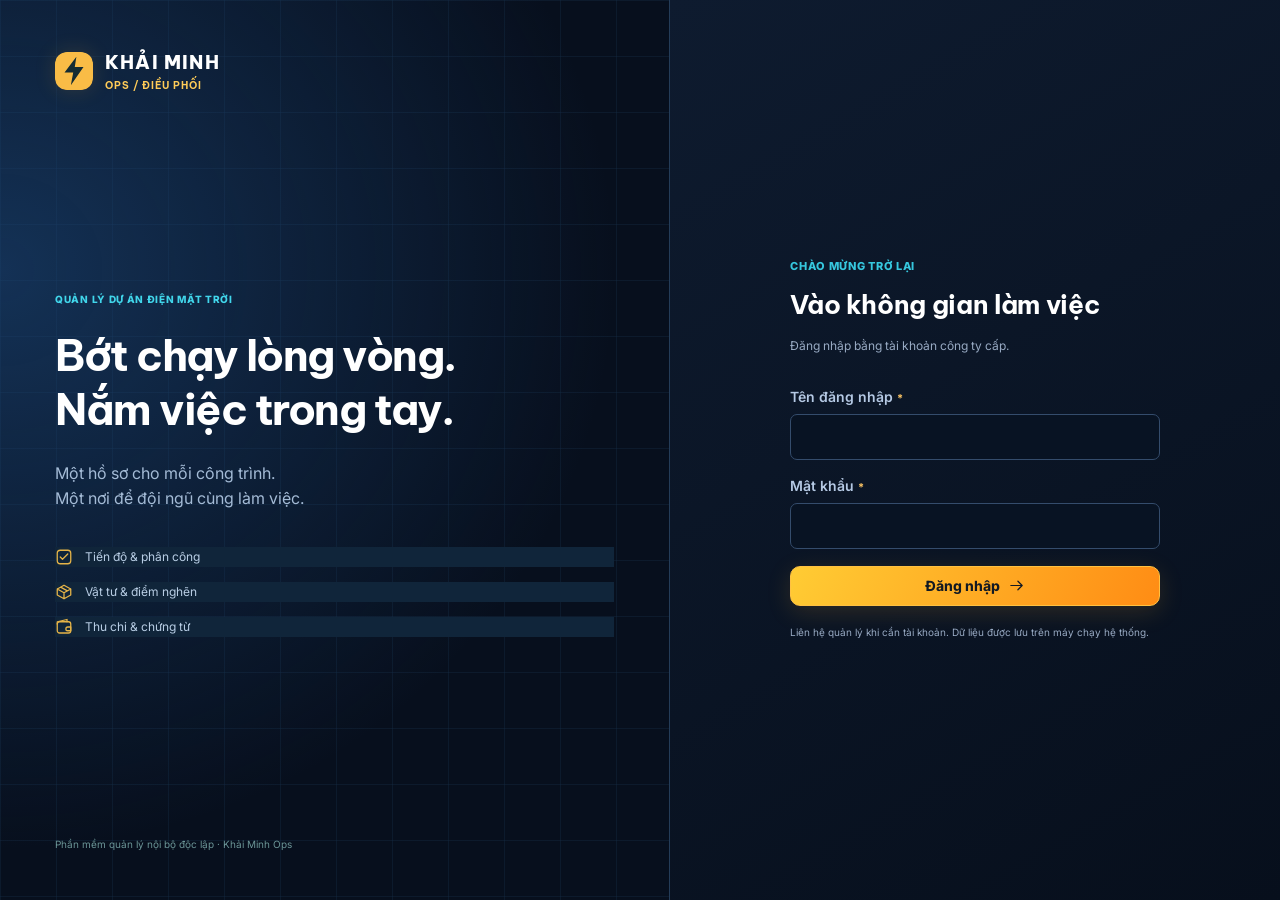
==== index.html @ faad74d2 "style: match The Sun midnight solar technology design Apply midnight navy, cyan and solar gold acros" ====
<!doctype html>
<html lang="vi">
<head>
  <meta charset="utf-8"><meta name="viewport" content="width=device-width, initial-scale=1">
  <meta name="theme-color" content="#050a14">
  <title>Khải Minh Ops · Quản lý công trình điện mặt trời</title>
  <link rel="icon" href="logo.svg" type="image/svg+xml"><link rel="stylesheet" href="styles.css?v=4">
  <link rel="stylesheet" href="workflow.css?v=5">
  <link rel="stylesheet" href="https://fonts.googleapis.com/css2?family=Be+Vietnam+Pro:wght@400;500;600;700;800&amp;family=Inter:wght@400;500;600;700;800&amp;display=swap">
  <link rel="stylesheet" href="tech.css?v=6">
  <script src="cache-cleanup.js?v=4" defer></script>
  <script src="workflow-store.js?v=4" defer></script>
  <script src="browser-store.js?v=4" defer></script>
  <script src="app.js?v=4" defer></script>
  <script src="workflow-ui.js?v=4" defer></script>
  <script src="tech-ui.js?v=6" defer></script>
</head>
<body>
  <div id="app"><div class="boot">Đang mở Khải Minh Ops…</div></div>
  <dialog id="editor" aria-labelledby="dialog-title"></dialog>
  <div id="toast" role="status" aria-live="polite"></div>
</body>
</html>
---- styles.css ----
:root{--ink:#172e35;--muted:#718087;--border:#e2e8e6;--paper:#f4f6f3;--yellow:#f5bc48;--green:#187a60;--red:#bb4849;--sidebar:254px;font-family:Inter,"Segoe UI",Arial,sans-serif;color:var(--ink);background:var(--paper);font-synthesis:none}
*{box-sizing:border-box}body{margin:0}button,input,textarea,select{font:inherit}button,a,input,textarea,select{-webkit-tap-highlight-color:transparent}button{cursor:pointer}button:disabled{cursor:wait;opacity:.55}a{color:inherit;text-decoration:none}button:focus-visible,a:focus-visible{outline:3px solid #db9c21;outline-offset:3px}input:focus,textarea:focus,select:focus{outline:2px solid #f5bc48;outline-offset:2px}button{color:inherit}h1,h2,h3,p{margin:0}h1{font-size:32px;font-weight:700;letter-spacing:-1px;line-height:1.3}h2{font-size:18px;letter-spacing:-.35px}h3{font-size:16px;line-height:1.5}p{line-height:1.6}.icon{width:20px;height:20px;flex-shrink:0;vertical-align:middle}.boot{padding:40px}.sidebar{width:var(--sidebar);position:fixed;inset:0 auto 0 0;background:#142c33;color:#c0cece;display:flex;flex-direction:column;padding:32px 18px 18px;z-index:30}.brand{display:flex;align-items:center;gap:12px;padding:0 12px;color:#fff;font-size:19px;font-weight:800;letter-spacing:1.2px}.brand img{width:42px;height:42px}.brand strong{display:block;font-size:9px;letter-spacing:2px;color:#9db5b6;margin-top:5px}.workspace-label{font-size:9px;letter-spacing:1.6px;color:#7e999c;margin:47px 15px 16px}.sidebar nav{display:grid;gap:7px}.nav-link{border:0;background:transparent;color:#b5c8c9;display:flex;align-items:center;text-align:left;gap:13px;padding:13px 14px;border-radius:9px;font-size:13px;font-weight:600;transition:.15s}.nav-link:hover{background:#203b42;color:white}.nav-link.active{background:#f5bc48;color:#152e35}.nav-link.active .icon{stroke-width:2}.nav-link>span{margin-left:auto;font-size:11px;background:#c3504e;color:#fff;border-radius:5px;padding:2px 6px}.sidebar-footer{margin-top:auto;padding-top:35px}.local-note{display:flex;gap:8px;align-items:center;font-size:11px;color:#8fa8ab;border:1px solid #2d474c;border-radius:9px;padding:13px;margin-bottom:18px;line-height:1.5}.local-note .icon{width:16px}.account{display:flex;align-items:center;gap:10px;border-top:1px solid #2d474c;padding:20px 2px 0}.account div{min-width:0;flex:1}.account strong{display:block;font-size:12px;color:white;white-space:nowrap;overflow:hidden;text-overflow:ellipsis}.account small{display:block;font-size:10px;margin-top:5px}.account button{border:0;background:none;color:#9db5b6;padding:5px}.avatar{width:34px;height:34px;border-radius:50%;display:grid;place-items:center;background:#32565c;color:#dfebdf;font-size:13px;font-weight:700}.workspace{margin-left:var(--sidebar);min-height:100vh}.topbar{height:76px;border-bottom:1px solid var(--border);background:rgba(255,255,255,.96);display:flex;align-items:center;gap:22px;padding:0 34px;position:sticky;top:0;z-index:20}.breadcrumb{font-size:12px;white-space:nowrap;font-weight:600}.breadcrumb span{padding:0 12px;color:#9ca9ab}.search{display:flex;align-items:center;gap:10px;background:#f4f6f3;border:1px solid #e8ece8;border-radius:8px;padding:9px 12px;max-width:300px;margin-left:auto;width:32%;color:#91a09e}.search input{border:0;background:transparent;outline:none;font-size:12px;min-width:0;width:100%;color:var(--ink)}.search input:focus{outline:0}.date-label{font-size:11px;color:var(--muted);white-space:nowrap}.menu-toggle{display:none;background:none;border:0}.demo-banner{display:flex;gap:10px;align-items:center;font-size:10px;padding:10px 34px;background:#fff8e4;color:#806826;border-bottom:1px solid #eee4c6;letter-spacing:.15px}.demo-banner strong{font-size:9px;letter-spacing:.7px}.demo-dot{width:6px;height:6px;border-radius:50%;background:#d59c28}.demo-banner span:last-child{margin-left:auto}main{padding:34px;max-width:1700px;margin:auto}.page-heading{display:flex;align-items:center;justify-content:space-between;gap:24px;margin-bottom:28px}.eyebrow{font-size:9px;letter-spacing:1.8px;font-weight:800;color:#708a82;margin-bottom:10px}.page-heading p{font-size:12px;color:var(--muted);margin-top:9px}.button{display:inline-flex;align-items:center;justify-content:center;gap:8px;background:white;color:var(--ink);border:1px solid var(--border);border-radius:8px;padding:11px 16px;font-size:12px;font-weight:650;white-space:nowrap;min-height:40px;transition:.15s}.button:hover{background:#edf2ed;border-color:#bdccc5}.button.primary{background:var(--yellow);border-color:var(--yellow);color:#1c3234;box-shadow:0 2px 2px #7652000b}.button.primary:hover{background:#edb035}.button .icon{width:17px;height:17px}.button.small{font-size:11px;padding:7px 10px;min-height:32px}.text-button{display:inline-flex;gap:8px;align-items:center;background:none;border:none;padding:6px 0;font-size:12px;font-weight:600;color:#45675c}.text-button .icon{width:16px}.text-button:hover{color:#142c33;text-decoration:underline}.stats{display:grid;grid-template-columns:repeat(4,minmax(0,1fr));gap:16px;margin-bottom:28px}.stat{background:#fff;border:1px solid var(--border);border-radius:12px;padding:21px 19px;display:flex;flex-direction:column;position:relative;min-height:142px}.stat-icon{position:absolute;right:16px;top:18px;width:33px;height:33px;display:grid;place-items:center;border-radius:9px;background:#f0f4ed;color:#5a7963}.stat-icon .icon{width:17px;height:17px}.tint-1{color:#b67b21;background:#fff6de}.tint-2{color:#447ca6;background:#eaf2f8}.tint-3{color:#98765c;background:#f8efe6}.stat-label{font-size:11px;color:#6c7c78;padding-right:33px;margin-top:3px}.stat strong{font-size:28px;line-height:1.2;margin-top:15px;letter-spacing:-.8px;overflow-wrap:anywhere}.stat small{font-size:9px;color:#91a09b;margin-top:12px;line-height:1.5}.panel{background:#fff;border:1px solid var(--border);border-radius:12px;padding:23px;min-width:0}.dashboard-grid{display:grid;grid-template-columns:minmax(0,1.8fr) minmax(260px,1fr);gap:22px}.section-heading{display:flex;align-items:center;justify-content:space-between;gap:15px;margin-bottom:19px}.section-heading> .icon{color:#9aaba1}.section-heading p{font-size:11px;color:var(--muted);margin-top:6px}.count{display:inline-flex;align-items:center;justify-content:center;background:#fff0df;color:#b47c2e;border-radius:5px;padding:3px 6px;min-width:20px;font-size:10px;margin-left:6px;vertical-align:middle}.alert-row{width:100%;display:flex;align-items:center;gap:12px;border:0;background:none;border-top:1px solid #eef1ed;padding:13px 0;text-align:left}.alert-row:hover{background:#fafbf9}.alert-row>.icon{width:14px;color:#94a69c}.alert-icon{width:33px;height:33px;display:grid;place-items:center;border-radius:8px;flex-shrink:0}.alert-icon .icon{width:16px}.alert-icon.red{background:#faeeeb;color:#bb5c52}.alert-icon.amber{background:#fff5de;color:#af822c}.alert-content{min-width:0;flex:1}.alert-content strong{display:block;font-size:11px;font-weight:650;line-height:1.5}.alert-content small{display:block;font-size:9px;color:#8b9c94;margin-top:4px;line-height:1.6}.badge{display:inline-flex;align-items:center;border-radius:5px;padding:4px 7px;font-size:9px;font-weight:650;line-height:1.4;white-space:nowrap;background:#edf1ef;color:#697c72}.badge.green{color:#28735b;background:#e8f3ec}.badge.red{color:#b2544d;background:#faeeeb}.badge.amber{color:#a07725;background:#fff3d9}.badge.blue{color:#426e96;background:#edf3fa}.badge.gray{color:#76827b;background:#f0f2ed}.muted{color:var(--muted);font-size:12px}.phase-summary{display:grid;grid-template-columns:1fr auto;gap:9px;font-size:11px;margin-top:19px}.phase-summary>strong{font-size:10px;font-weight:600;color:#7c8b80}.phase-summary .progress{grid-column:1/-1;height:5px}.progress{height:5px;background:#edf0e9;border-radius:20px;overflow:hidden}.progress>span{display:block;width:var(--progress);height:100%;background:#688c65;border-radius:20px}.tip{display:flex;align-items:flex-start;gap:9px;background:#f4f7f1;border:1px solid #e7ede2;border-radius:8px;padding:13px;color:#718366;font-size:10px;line-height:1.7;margin-top:23px}.tip .icon{width:16px;height:16px;margin-top:2px}.spacious{margin-top:28px}.project-grid{display:grid;grid-template-columns:repeat(3,minmax(0,1fr));gap:18px}.project-card{border:1px solid var(--border);border-radius:12px;background:white;padding:21px;text-align:left;position:relative;min-width:0;box-shadow:0 1px 1px #142c3303;transition:.2s}.project-card:hover{border-color:#acbcb0;transform:translateY(-2px);box-shadow:0 8px 20px #172e3509}.card-top{display:flex;justify-content:space-between;align-items:center;margin-bottom:16px}.project-symbol{display:grid;place-items:center;width:37px;height:37px;background:#f2f5e9;color:#728958;border-radius:10px}.capacity{font-size:9px;font-weight:700;letter-spacing:1px;color:#91a087;margin-bottom:7px;display:block}.project-card h3{font-size:15px;line-height:1.5;letter-spacing:-.3px}.project-card>p{font-size:10px;color:#87938b;margin-top:8px;min-height:32px}.progress-heading{display:flex;justify-content:space-between;font-size:10px;color:#859288;margin:21px 0 9px}.progress-heading b{color:#47694c;font-size:11px}.card-footer{display:flex;justify-content:space-between;gap:5px;margin-top:15px;font-size:9px;color:#91a094}.card-footer span{display:flex;gap:5px;align-items:center}.card-footer .icon{width:13px;height:13px}.card-warning{display:flex;align-items:center;gap:7px;background:#fff6e2;border:1px solid #f5e9cb;color:#a17b33;font-size:10px;padding:9px;border-radius:6px;margin-top:18px}.card-warning>.icon{width:14px;height:14px}.card-warning>.icon:last-child{margin-left:auto}.avatars{border-top:1px solid #eef1eb;display:flex;align-items:center;margin-top:18px;padding-top:15px}.avatars span{width:25px;height:25px;border-radius:50%;border:2px solid white;background:#e1e8db;color:#688363;font-size:8px;font-weight:700;display:grid;place-items:center;margin-left:-5px}.avatars span:first-child{margin-left:0}.avatars span:nth-child(2){background:#e9e2d8;color:#8b705c}.avatars span:nth-child(3){background:#dce8ed;color:#5c7d8b}.avatars small{margin-left:10px;color:#96a296;font-size:9px}.filter-bar{display:flex;align-items:center;gap:8px;flex-wrap:wrap;margin-bottom:22px}.filter-bar>.muted{margin-left:auto;font-size:10px}.chip{border:1px solid var(--border);border-radius:7px;background:#fff;color:#7d8a81;padding:9px 13px;font-size:11px}.chip.active{background:#172e35;border-color:#172e35;color:#fff}.chip:hover{border-color:#98aea0}.push-right{margin-left:auto}.table-scroll{overflow:auto;margin:-3px;max-width:100%}table{width:100%;border-collapse:collapse;text-align:left;font-size:12px;min-width:660px}th{font-size:9px;text-transform:uppercase;letter-spacing:.7px;color:#92a095;font-weight:650;white-space:nowrap;padding:11px 12px;background:#f8faf6;border-bottom:1px solid var(--border)}td{padding:16px 12px;border-bottom:1px solid #eef1eb;font-size:11px;line-height:1.6;vertical-align:middle}tr:last-child td{border-bottom:0}td strong{font-size:12px;display:block}td small{display:block;font-size:9px;color:#8b9990;margin-top:3px;max-width:340px;overflow-wrap:anywhere}td .note{color:#a68148}.amount{white-space:nowrap;font-weight:700}.person{display:flex;align-items:center;gap:6px;max-width:140px}.person .icon{width:14px;color:#8ba08d}.danger{color:var(--red)!important}.empty{display:flex;flex-direction:column;align-items:center;justify-content:center;padding:48px 18px;color:#8c9d90;text-align:center;grid-column:1/-1}.empty>.icon{width:36px;height:36px;color:#adc0a5;margin-bottom:17px}.empty strong{font-size:15px;color:#617d64}.empty p{font-size:12px;max-width:400px;margin-top:10px}.footnote{font-size:10px;color:#8c9b90;line-height:1.8;margin:17px 0 0}.back{margin-bottom:22px;font-size:11px}.project-ribbon{display:flex;align-items:center;gap:20px;margin:-10px 0 25px;font-size:11px;color:#86968c;flex-wrap:wrap}.project-ribbon>span:not(.badge){display:flex;align-items:center;gap:6px}.project-ribbon .icon{width:15px;height:15px}.detail-tabs{display:flex;gap:25px;border-bottom:1px solid var(--border);margin:5px 0 25px;overflow:auto;white-space:nowrap}.detail-tabs button{border:0;border-bottom:2px solid transparent;background:none;padding:14px 0;color:#91a092;font-size:12px;font-weight:600;display:flex;align-items:center;gap:8px}.detail-tabs button.active{color:#213e37;border-color:#719a6f}.detail-tabs button span{font-size:9px;background:#e5eadd;color:#758a6b;padding:2px 5px;border-radius:4px}.detail-grid{display:grid;grid-template-columns:minmax(0,1.25fr) minmax(0,1fr);gap:22px}.milestone{display:flex;align-items:center;gap:15px;padding:19px 0;border-top:1px solid #eef1eb}.milestone-number{width:30px;height:30px;border-radius:50%;border:1px solid #dfe7d9;color:#8ba080;display:grid;place-items:center;font-size:11px;flex-shrink:0}.milestone-number.done{background:#739870;border-color:#739870;color:white}.milestone h3{font-size:12px}.milestone p{font-size:10px;color:#98a48f;margin-top:4px}.milestone>.progress{width:80px;margin-left:auto}dl{margin:0;display:grid;grid-template-columns:115px 1fr;gap:17px 12px;font-size:11px;line-height:1.7}dt{color:#92a08f}dd{margin:0;overflow-wrap:anywhere}.team-grid{display:grid;grid-template-columns:repeat(3,minmax(0,1fr));gap:20px}.large-avatar{display:grid;place-items:center;background:#eaf0e3;color:#668160;font-size:22px;width:58px;height:58px;border-radius:18px;margin-bottom:20px}.person-card h2{font-size:17px;margin-bottom:10px}.person-stats{display:grid;grid-template-columns:repeat(3,1fr);gap:7px;border-top:1px solid #eef1eb;border-bottom:1px solid #eef1eb;padding:19px 0;margin-top:21px}.person-stats strong{display:block;font-size:21px}.person-stats span{font-size:9px;color:#8e9b8c;margin-top:6px;display:block}.person-projects{margin-top:18px;display:grid;gap:8px}.person-projects .text-button{font-size:10px;text-align:left;justify-content:space-between;line-height:1.6}.audit-list>div{display:flex;gap:22px;align-items:center;border-top:1px solid #eef1eb;padding:12px 0;font-size:11px}.audit-list strong{min-width:150px}.audit-list span{color:#81967f}.audit-list small{margin-left:auto;color:#9aa897;font-size:9px}.app-footer{display:flex;justify-content:space-between;padding:24px 34px;border-top:1px solid var(--border);color:#9ba998;font-size:9px;letter-spacing:1px}.app-footer span{letter-spacing:0}.login-page{display:grid;grid-template-columns:1.1fr 1fr;min-height:100vh}.login-story{background:#142c33;color:white;padding:50px 55px;display:flex;flex-direction:column;justify-content:space-between;position:relative;overflow:hidden;background-image:linear-gradient(transparent 49px,#234048 50px),linear-gradient(90deg,transparent 49px,#234048 50px);background-size:50px 50px}.login-story>.brand{padding:0}.login-story h1{font-size:46px;line-height:1.35;letter-spacing:-1.5px;margin:24px 0}.login-story p{color:#a2bdba;font-size:16px}.login-story .eyebrow{color:#e7bb54;font-size:10px}.login-story small{color:#6b9597;font-size:10px}.login-features{display:grid;gap:15px;margin-top:35px;color:#b2cebe;font-size:12px}.login-features span{display:flex;gap:12px;align-items:center}.login-features .icon{color:#e6b448;width:18px}.login-form-wrap{padding:60px;display:flex;align-items:center;justify-content:center;background:#fafbf8}.login-form-wrap form{max-width:370px;width:100%}.login-form-wrap h2{font-size:26px;margin:15px 0}.login-form-wrap .muted{margin-bottom:32px}.field{display:flex;flex-direction:column;gap:9px;font-size:11px;font-weight:600;margin-bottom:17px;min-width:0}.field b{color:#aa7841;font-size:11px}.field input,.field select,.field textarea{border:1px solid #d9e1d7;background:#fff;border-radius:7px;padding:12px;font-size:12px;font-weight:400;color:#253e35;width:100%;min-height:43px}.field textarea{resize:vertical}.field input:disabled,.field select:disabled{background:#f4f6f0;color:#8b9d85;cursor:not-allowed}.full-width{width:100%}.demo-login{margin-top:28px;padding:18px;border:1px solid #eadfc0;border-radius:9px;background:#fffaee}.demo-login p{font-size:11px;color:#937e4a;margin:12px 0}.demo-login>div{display:flex;gap:7px;flex-wrap:wrap}.demo-login .button{background:#fffdf4;border-color:#eddeb7}.form-error{color:#b74b4b;font-size:12px;line-height:1.6;margin:12px 0}.form-error:empty{display:none}dialog{border:1px solid #dbe3d8;border-radius:16px;width:min(720px,calc(100% - 32px));max-height:90vh;padding:0;color:var(--ink);box-shadow:0 25px 70px #142c3330}dialog::backdrop{background:#0d272f88;backdrop-filter:blur(3px)}.modal-heading{padding:28px;border-bottom:1px solid var(--border);position:relative}.modal-heading h2{font-size:24px;letter-spacing:-.7px;padding-right:40px}.close-modal{border:0;background:#f0f3eb;border-radius:7px;position:absolute;right:24px;top:27px;padding:7px;color:#7e947a}.close-modal .icon{width:17px;height:17px}.form-grid{display:grid;grid-template-columns:1fr 1fr;gap:4px 20px;padding:25px 28px 4px}.form-grid .full{grid-column:1/-1}.form-grid fieldset{border:1px solid var(--border);border-radius:8px;padding:15px}.member-options{display:grid;grid-template-columns:1fr 1fr;gap:13px;padding-top:8px}.member-options label{font-size:11px;font-weight:400;display:flex;align-items:center;gap:8px}.member-options input{width:16px;height:16px;min-height:16px;padding:0;accent-color:#6e9367}.form-hint{background:#f7f9f3;border:1px solid #e7eddc;color:#879672;font-size:11px;line-height:1.8;padding:15px;border-radius:8px;margin-bottom:15px}.form-hint .icon{width:16px;height:16px;margin-right:5px}.file-input{background:#f9faf6;border:1px dashed #b6c4a9;border-radius:8px;padding:17px}.file-input input{font-size:11px;padding:8px}.file-input small{font-size:10px;font-weight:400;color:#8b9b7c;line-height:1.6}.modal-footer{display:flex;justify-content:flex-end;gap:10px;padding:20px 28px;border-top:1px solid var(--border);background:#fafbf8}#form-error{padding:0 28px 15px}#toast{position:fixed;bottom:24px;left:calc(var(--sidebar) + 24px);right:24px;z-index:100;background:#24453c;color:#fff;padding:15px 22px;border-radius:9px;font-size:12px;line-height:1.5;box-shadow:0 10px 30px #142c3320;pointer-events:none;transform:translateY(140px);opacity:0;transition:.2s;max-width:620px}#toast.show{transform:translateY(0);opacity:1}#toast.error{background:#9c4443}
.data-panel{max-width:950px}.data-panel>h2{margin-bottom:15px}.data-panel>.muted{font-size:13px;line-height:1.9}.data-actions{display:flex;gap:12px;flex-wrap:wrap;margin-top:24px}.data-summary{display:flex;flex-wrap:wrap;gap:28px;margin-top:26px;border-top:1px solid var(--border);padding-top:24px}.data-summary strong{display:block;font-size:24px}.data-summary span{display:block;font-size:11px;color:var(--muted);margin-top:7px}.confirm-body{padding:24px 28px}.confirm-body p{font-size:13px;line-height:1.8}
@media(min-width:1500px){h1{font-size:36px}main{padding:42px}.stat strong{font-size:32px}.alert-content strong{font-size:12px}.alert-content small{font-size:10px}.project-card h3{font-size:17px}.project-card>p{font-size:11px}}
@media(max-width:1180px){:root{--sidebar:220px}.sidebar{padding-left:12px;padding-right:12px}.brand{font-size:16px;padding:0 8px}.brand img{width:36px;height:36px}.nav-link{font-size:12px;gap:10px}.topbar{padding:0 24px;gap:13px}.date-label{display:none}main{padding:26px}.page-heading h1{font-size:27px}.stat{padding:18px 14px}.stat strong{font-size:24px}.stat-icon{right:12px;width:28px;height:28px}.project-grid,.team-grid{grid-template-columns:repeat(2,minmax(0,1fr))}.dashboard-grid{grid-template-columns:1fr}.pulse{display:grid;grid-template-columns:repeat(3,1fr);gap:10px 20px}.pulse>.section-heading,.pulse>p,.pulse>.tip{grid-column:1/-1}.pulse>.section-heading{margin-bottom:0}.pulse .tip{margin-top:12px}.detail-grid{grid-template-columns:1fr}.login-story{padding:40px}.login-form-wrap{padding:40px}.login-story h1{font-size:36px}}
@media(max-width:820px){:root{--sidebar:0px}.sidebar{width:250px;transform:translateX(-100%);transition:.2s;top:66px;padding-top:22px;box-shadow:10px 0 30px #142c331a}.sidebar.open{transform:translateX(0)}.workspace{margin-left:0}.menu-toggle{display:block}.topbar{height:66px;padding:0 20px;gap:14px}.breadcrumb{font-size:11px}.search{width:40%;margin-left:auto}.demo-banner{padding:9px 20px}.demo-banner span:last-child{font-size:9px}.stats{gap:12px}.stat{min-height:140px}.stat strong{font-size:23px}.stat-label{font-size:10px;line-height:1.5}.stat-icon{display:none}.page-heading p{max-width:470px}.app-footer{padding:20px}.login-page{grid-template-columns:1fr}.login-story{padding:28px;min-height:320px}.login-story>small{display:none}.login-story h1{font-size:32px;margin:18px 0}.login-story>div{margin-top:35px}.login-story p{font-size:13px}.login-features{display:flex;gap:20px;margin-top:24px;flex-wrap:wrap;font-size:10px}.login-features .icon{width:15px}.login-form-wrap{padding:32px 24px}.login-form-wrap form{max-width:500px}}
@media(max-width:575px){main{padding:23px 16px}.topbar{padding:0 16px;gap:12px}.breadcrumb{font-size:10px}.breadcrumb span{padding:0 5px}.search{flex:1;max-width:180px;width:auto;padding:9px}.search .icon{width:15px}.search input{font-size:10px}.refresh{display:none}.demo-banner{padding:9px 16px;font-size:8px}.demo-banner strong{font-size:8px}.demo-banner span:last-child{display:none}.page-heading{align-items:flex-start;flex-direction:column;gap:16px;margin-bottom:22px}.page-heading h1{font-size:27px;letter-spacing:-.8px}.page-heading p{font-size:11px}.page-heading>.button{align-self:flex-start;min-height:42px}.stats{grid-template-columns:1fr 1fr;gap:10px;margin-bottom:22px}.stat{min-height:125px;padding:17px 13px}.stat-label{padding-right:0}.stat strong{font-size:24px;margin-top:12px}.stat small{font-size:8px;margin-top:9px}.panel{padding:18px 15px}.section-heading h2{font-size:16px}.section-heading{gap:10px}.section-heading p{font-size:10px}.section-heading .button{padding:8px;font-size:9px}.section-heading .button .icon{display:none}.alert-row{gap:9px;position:relative;flex-wrap:wrap;padding:14px 0}.alert-row>.icon{display:none}.alert-icon{width:30px;height:30px}.alert-content strong{font-size:11px}.alert-content small{font-size:9px}.alert-row>.badge{margin-left:39px;font-size:8px;padding:3px 6px}.pulse{grid-template-columns:1fr 1fr;gap:0 20px}.phase-summary{font-size:10px}.project-grid,.team-grid{grid-template-columns:1fr}.project-card{padding:20px}.project-card h3{font-size:17px}.project-card>p{font-size:11px;min-height:0}.project-card .capacity{font-size:10px}.project-card .card-footer{font-size:10px}.spacious{margin-top:24px}.spacious .text-button{font-size:10px}.filter-bar{gap:6px}.chip{font-size:10px;padding:9px 11px}.table-scroll{margin:-3px}.detail-tabs{gap:22px;margin-bottom:22px}.detail-tabs button{font-size:11px}.project-ribbon{gap:12px;font-size:10px}.detail-grid{gap:16px}.milestone{gap:11px}.milestone>.progress{width:45px}.milestone h3{font-size:12px}dl{grid-template-columns:96px 1fr;font-size:11px;gap:17px 10px}.person-card{padding:22px}.audit-list>div{display:grid;grid-template-columns:1fr auto;gap:7px}.audit-list span{grid-column:1/-1;font-size:10px}.audit-list small{grid-column:2;grid-row:1}.audit-list strong{min-width:0;font-size:11px}.app-footer{font-size:8px;gap:20px;padding:21px 16px}.app-footer span{text-align:right;font-size:8px;line-height:1.7}.form-grid{grid-template-columns:1fr;padding:22px 20px 6px;gap:0}.form-grid .full{grid-column:auto}.modal-heading{padding:23px 20px}.modal-heading h2{font-size:21px}.modal-footer{padding:17px 20px}.member-options{grid-template-columns:1fr}.close-modal{right:17px;top:21px}#form-error{padding:0 20px 15px}dialog{width:calc(100% - 20px);max-height:94vh;border-radius:13px}.login-story .brand{font-size:16px}.login-features{gap:13px}.login-story h1{font-size:30px}.login-form-wrap h2{font-size:25px}#toast{left:16px;right:16px;bottom:16px}}
---- workflow.css ----
/* Website layout: compact top navigation, clear actions, no hidden bottom account. */
:root{--ink:#172b4d;--muted:#64748b;--accent:#2463eb;--paper:#f3f6fb;--line:#dbe3ef}
body{background:var(--paper);color:var(--ink);font-family:Arial,"Segoe UI",sans-serif;font-size:15px;letter-spacing:0}
.sidebar{position:sticky;top:0;width:100%;height:auto;min-height:0;background:#fff;color:var(--ink);padding:18px 28px 0;border-bottom:1px solid var(--line);z-index:20;display:grid;grid-template-columns:1fr auto;gap:12px}
.sidebar .brand{color:var(--ink);font-size:17px;letter-spacing:.3px;grid-column:1;grid-row:1;margin:0}
.brand img{width:38px;height:38px}.brand strong{color:var(--muted);letter-spacing:1px;font-size:10px}
.workspace-label,.local-note{display:none}.sidebar nav{grid-column:1/-1;display:flex;gap:4px;overflow:auto;padding:0;margin:0}
.nav-link{flex:none;padding:12px 14px;border-radius:8px 8px 0 0;color:#52627c;gap:7px;font-size:14px;margin:0;border-bottom:3px solid transparent}
.nav-link .icon{width:17px;height:17px}.nav-link:hover{background:#f0f5ff;color:var(--accent)}.nav-link.active{background:#eaf1ff;color:#174fb9;border-bottom-color:var(--accent)}
.sidebar-footer{grid-column:2;grid-row:1;margin:0;padding:0}.account{border:0;padding:0;gap:9px;min-width:200px}.account strong{color:var(--ink)}.account small{color:var(--muted)}.account button{color:var(--muted);border:1px solid var(--line);border-radius:8px;padding:8px}.avatar{background:#eaf1ff;color:var(--accent)}
.workspace{margin:0;min-height:70vh}.topbar{position:static;background:transparent;border:0;max-width:1400px;margin:0 auto;padding:18px 28px;min-height:0;height:auto}.breadcrumb{font-size:14px;color:var(--muted)}.search{background:#fff;border:1px solid var(--line);width:340px}.date-label{display:none}
.demo-banner{max-width:1344px;margin:0 auto;border:1px solid #f4deb0;border-radius:8px;padding:10px 16px;background:#fff9eb;font-size:12px;color:#8c6423}.demo-banner strong{letter-spacing:0;font-size:12px}
#main{max-width:1400px;margin:0 auto;padding:28px}.page-heading h1,.welcome-bar h1{font-size:30px;line-height:1.25;letter-spacing:-.7px}.page-heading p,.welcome-bar p{font-size:15px;color:var(--muted);margin:9px 0}.eyebrow{color:#64748b;letter-spacing:.7px;font-size:11px}.page-heading{margin-bottom:24px}.welcome-bar{display:flex;justify-content:space-between;align-items:center;margin-bottom:24px}
.button{border-radius:8px;min-height:40px;font-family:inherit;font-size:14px;font-weight:600;border-color:#d5dfed;letter-spacing:0;background:#fff;color:#344867;padding:10px 15px;white-space:normal}.button.primary{background:var(--accent);color:#fff;border-color:var(--accent)}.button.primary:hover{background:#164dc4}.button.small{min-height:34px;padding:7px 10px;font-size:13px}.text-button{color:var(--accent);font-size:14px}
.panel,.project-card,.stat{border:1px solid var(--line);border-radius:12px;box-shadow:0 2px 6px #21345305;background:#fff}.panel{padding:22px}.section-heading h2{font-size:19px;letter-spacing:0}.section-heading p{font-size:14px;color:var(--muted);margin:6px 0}.section-heading{gap:18px;align-items:center}.spacious{margin-top:24px}.project-grid{grid-template-columns:repeat(3,minmax(0,1fr));gap:18px}.project-card{text-align:left;padding:23px}.project-card h3{font-size:19px;letter-spacing:0;margin-top:14px}.project-card p{font-size:14px}.project-card .capacity{font-size:14px;color:var(--muted)}.project-card:hover{border-color:#85a8ed;box-shadow:0 5px 18px #2463eb12}.project-symbol{background:#eaf1ff;color:var(--accent)}
.workflow-shortcuts{display:grid;grid-template-columns:repeat(4,minmax(0,1fr));gap:14px}.workflow-shortcuts button{border:1px solid var(--line);border-radius:12px;text-align:left;background:#fff;padding:20px;color:var(--accent);cursor:pointer;font-size:18px}.workflow-shortcuts strong{display:block;color:var(--ink);font-size:17px;margin-bottom:9px}.workflow-shortcuts span{display:block;color:var(--muted);font-size:14px;line-height:1.5;margin-bottom:12px}.workflow-shortcuts button:hover{background:#f8fbff;border-color:#8bb0f4}
.quick-actions{background:#eef4ff;border:1px solid #d4e3ff;border-radius:10px;padding:14px;display:flex;flex-wrap:wrap;align-items:center;gap:8px;margin:20px 0}.quick-actions>span{font-size:14px;font-weight:600;margin-right:8px}.quick-actions .button.primary{background:#fff;color:var(--accent);border-color:#b8cdf5}.detail-tabs{display:flex;overflow:auto;gap:3px;border-bottom:1px solid var(--line);margin:22px 0}.detail-tabs button{flex:none;padding:13px 14px;font-size:14px;border-radius:8px 8px 0 0}.detail-tabs button.active{color:var(--accent);background:#eaf1ff;border-bottom-color:var(--accent)}
.stats{gap:14px}.stat{padding:18px}.stat strong{font-size:25px;letter-spacing:0;overflow-wrap:anywhere}.stat-label{font-size:14px}.stat small{font-size:12px}.stat-icon{display:none}.project-ribbon{font-size:14px}.project-next{margin-bottom:20px}.next-item{display:flex;justify-content:space-between;width:100%;text-align:left;padding:15px 0;border:0;border-bottom:1px solid var(--line);background:none;color:var(--ink);font-size:14px;cursor:pointer}.next-item span{color:var(--accent);white-space:nowrap;margin-left:15px}
table{font-size:14px}th{background:#f7f9fc;color:#64748b;font-size:12px;letter-spacing:0;padding:13px 12px}td{padding:16px 12px;vertical-align:top;border-bottom:1px solid #edf1f7}td strong{font-size:14px}td small{font-size:12px;line-height:1.6;margin-top:5px}td a{color:var(--accent)}.row-actions{display:flex;flex-wrap:wrap;gap:5px;max-width:280px}.badge{font-size:12px;letter-spacing:0;border-radius:6px;padding:5px 8px}.table-scroll{margin:0}.form-hint,.tip{font-size:14px;line-height:1.6;background:#eef4ff;color:#395782}
.journal-list{display:grid;gap:14px}.journal-card{border:1px solid var(--line);padding:20px;border-radius:10px}.journal-card>div{display:flex;gap:12px;align-items:center;flex-wrap:wrap}.journal-card small{margin-left:auto;color:var(--muted)}.journal-card h3{font-size:17px;margin:17px 0;white-space:pre-wrap}.journal-card p{font-size:14px;line-height:1.7;white-space:pre-wrap}.blocker{background:#fff4ed;padding:12px;border-radius:8px;color:#9c461d}.journal-card a{color:var(--accent)}
#editor{width:min(780px,94vw);max-height:90vh;border:1px solid var(--line);border-radius:14px;padding:0}#editor .modal-heading{position:sticky;top:0;background:#fff;z-index:2;padding:22px 26px;border-bottom:1px solid var(--line)}#editor h2{font-size:22px}.form-grid{padding:24px 26px;gap:20px}.field span,.field legend{font-size:14px;color:#344867}.field input,.field select,.field textarea{font-family:inherit;font-size:16px;padding:12px;border-radius:7px;border:1px solid #bfcce0;background:#fff;min-height:46px}.field input:focus,.field textarea:focus,.field select:focus{outline:2px solid #bad0fb;outline-offset:1px}.field input[readonly]{background:#f5f7fc}.modal-footer{padding:18px 26px;background:#f8faff;position:sticky;bottom:0;border-top:1px solid var(--line);gap:10px}.form-error{padding:0 26px;color:#bd283b;font-size:14px}.archive-button{margin-right:auto}.member-options label{font-size:14px}.member-options input{min-height:0;width:18px;height:18px}.app-footer{max-width:1344px;margin:0 auto;font-size:12px}
.login-page{background:#f3f6fb}.login-story{background:#102b55;color:#fff}.login-story h1{font-size:43px}.login-story .brand{color:#fff}.login-form-wrap .button.primary{background:var(--accent)}
@media(max-width:1050px){.project-grid{grid-template-columns:repeat(2,minmax(0,1fr))}.workflow-shortcuts{grid-template-columns:repeat(2,minmax(0,1fr))}.sidebar{padding:14px 16px 0}.topbar{padding:16px}.demo-banner{margin:0 16px}.nav-link{padding:11px 12px}#main{padding:24px 16px}.detail-grid{grid-template-columns:1fr}.stats{grid-template-columns:repeat(2,minmax(0,1fr))}}
@media(max-width:650px){.sidebar{display:grid;position:sticky;transform:none;width:100%;padding:12px 12px 0;gap:8px}.sidebar nav{display:flex}.sidebar .brand{font-size:14px}.brand img{width:30px;height:30px}.account{min-width:0}.account .avatar,.account small{display:none}.account strong{font-size:12px;max-width:95px;display:block}.sidebar-footer{display:block}.nav-link .icon{display:none}.nav-link{font-size:13px;padding:11px 10px}.menu-toggle{display:none}.topbar{padding:12px;gap:8px}.breadcrumb{display:none}.search{width:auto;flex:1;min-width:0}.refresh{display:block}.demo-banner{margin:0 12px;display:block;line-height:1.6}.demo-banner span:last-child{display:block;margin-left:0}.demo-dot{display:none}#main{padding:20px 12px}.page-heading,.welcome-bar{align-items:flex-start;gap:14px;flex-direction:column}.page-heading h1,.welcome-bar h1{font-size:27px}.workflow-shortcuts{gap:10px}.workflow-shortcuts button{padding:15px}.workflow-shortcuts strong{font-size:15px}.workflow-shortcuts span{font-size:13px}.project-grid{grid-template-columns:1fr}.panel{padding:16px}.stats{gap:10px}.stat strong{font-size:21px}.section-heading{flex-wrap:wrap}.quick-actions{padding:12px}.quick-actions>span{width:100%}.row-actions{min-width:160px}.form-grid{padding:20px;grid-template-columns:1fr}.field.full{grid-column:auto}#editor .modal-heading{padding:18px 20px}.modal-footer{padding:16px 20px}.journal-card>div{align-items:flex-start}.journal-card small{margin-left:0}.app-footer{margin:0 12px}.login-story{padding:26px}.login-story h1{font-size:32px}.login-form-wrap{padding:26px}.project-ribbon{flex-wrap:wrap}}

@media(min-width:1051px){.sidebar nav{flex-wrap:wrap;overflow:visible}.nav-link{font-size:13px;padding:11px 9px;gap:5px}.nav-link .icon{width:15px;height:15px}}

/* Override the old drawer at tablet widths: navigation always stays in the page header. */
.sidebar{transform:none!important;left:auto;right:auto}.menu-toggle{display:none!important}
---- tech.css ----
/* The Sun visual language: midnight, electric cyan, solar gold, circuit grid. */
:root{color-scheme:dark;--ink:#e9f0fb;--muted:#9bacc5;--accent:#31d8f2;--paper:#050a14;--line:#213149;--tech-gold:#ffbe2e;--tech-green:#36d9ae}
body{font-family:Inter,system-ui,-apple-system,"Segoe UI",Arial,sans-serif;color:var(--ink);background:#050a14;background-image:radial-gradient(ellipse at 0 10%,#15376266,transparent 45%),linear-gradient(#14233c22 1px,transparent 1px),linear-gradient(90deg,#14233c22 1px,transparent 1px);background-size:auto,64px 64px,64px 64px}
h1,h2,h3,.brand{font-family:"Be Vietnam Pro",Inter,system-ui,sans-serif}.sidebar{background:#070e1ded;border-bottom:1px solid #24344b;backdrop-filter:blur(18px);box-shadow:0 8px 30px #0003}.sidebar .brand{color:#fff}.brand strong{color:#ffcc58}.brand img{box-shadow:0 0 22px #ffb52a24;border-radius:12px}.nav-link{color:#aebbd0}.nav-link:hover{background:#162740;color:#fff}.nav-link.active{color:#31d8f2;background:#102638;border-bottom-color:#31d8f2;box-shadow:inset 0 1px 0 #3bd8f21a}.nav-link span{background:#304766;color:#fff}.account strong{color:#f0f5ff}.account small{color:#94a4bb}.account button{background:#111e32;color:#aebbd0;border-color:#273752}.avatar{background:#163d4a;color:#5ae9ff;border:1px solid #295d6b}
.topbar{background:transparent}.breadcrumb{color:#8395ae}.breadcrumb span{color:#4e617d}.search{background:#0b1525;border-color:#22334c;color:#8ea7c8}.search input{color:#e5edfa}.search input::placeholder{color:#7990ae}.demo-banner{background:#11202b;color:#93bfd0;border:1px solid #254c5d;font-size:12px}.demo-banner strong{color:#38d8ec}.demo-dot{background:#37d8b0;box-shadow:0 0 12px #37d8b0}.eyebrow{color:#36c7de}.page-heading h1{color:#fff;letter-spacing:-1px}.page-heading p,.muted,.footnote,.section-heading p{color:#98aac3}
.button{color:#dbe7fa;background:#111c2c;border:1px solid #2b3c55;border-radius:10px;box-shadow:inset 0 1px 0 #ffffff08;transition:background .18s,border-color .18s,box-shadow .18s,transform .18s}.button:hover{background:#1b2d45;border-color:#4c6789;color:#fff}.button.primary{background:linear-gradient(115deg,#ffcc34,#ff8c14);color:#121923;border-color:#ffc142;box-shadow:0 6px 24px #ffad2726;font-weight:750}.button.primary:hover{background:linear-gradient(115deg,#ffda57,#ffa02c);color:#080e19;box-shadow:0 6px 28px #ffad2745}.button:focus-visible,.nav-link:focus-visible,button:focus-visible,a:focus-visible{outline:2px solid #46dff5;outline-offset:3px}.text-button{color:#4dd7f0}
.panel,.project-card,.stat{background:linear-gradient(145deg,#101d31e8,#0a1322f5);border:1px solid #263650;box-shadow:inset 0 1px 0 #ffffff05,0 12px 34px #0002}.panel h2,.section-heading h2,.project-card h3{color:#edf4ff}.project-card p,.project-card .capacity{color:#9bacc5}.project-card:hover{border-color:#3b98b3;background:linear-gradient(145deg,#152b42,#0a1727);box-shadow:0 0 24px #31d8f212}.project-symbol{background:#173548;border:1px solid #285773;color:#49dfff}.project-card .capacity{font-family:ui-monospace,SFMono-Regular,Consolas,monospace;color:#faca4c}.card-warning{background:#352718;color:#ffcf76;border:1px solid #614927}.card-footer{color:#94a9c7}.avatars span{background:#213b56;color:#c2e3ff;border-color:#365773}.progress{background:#1c2d45}.progress span{background:linear-gradient(90deg,#1a8cff,#2adbc5)}.progress-heading{color:#8fa3c0}.progress-heading b{color:#59deee}
.badge{background:#1d2b40;color:#c2cee1;border:1px solid #2b3d57}.badge.green{background:#0e352f;color:#62edbc;border-color:#1f5c4f}.badge.amber{background:#3e2c16;color:#ffd478;border-color:#694c24}.badge.red{background:#3f2030;color:#ffa4b8;border-color:#6c354a}.badge.blue{background:#18344d;color:#80d7ff;border-color:#275574}.badge.gray{background:#1b293b;color:#b4c1d5}.danger,.form-error{color:#ffa0ae}.count{background:#173b48;color:#67e3ef}.chip{background:#111e31;color:#aebfd8;border:1px solid #263953}.chip.active{background:#16394c;color:#63e5f7;border-color:#39768d}.chip:hover{background:#1a3047}
th{background:#0a1628;color:#8ea9cd;border-bottom:1px solid #253854}td{color:#d4e0f1;border-bottom-color:#1d2c44}td strong{color:#f0f5ff}td small{color:#8ca3c1}td a{color:#66d9ee}tbody tr:hover{background:#13243a88}.table-scroll{scrollbar-color:#3a506f #0a1322}.stat-label{color:#9aadc7}.stat strong{color:#f5f8ff}.stat small{color:#829abb}.project-ribbon{color:#a8b9d1}.detail-tabs{border-color:#253750}.detail-tabs button{color:#9caec9}.detail-tabs button.active{background:#143249;color:#5de1f6;border-bottom-color:#39d8e9}.detail-tabs button:hover{background:#14253b;color:#edf6ff}.quick-actions{background:linear-gradient(110deg,#112e40,#101d30);border-color:#2b4b62;color:#b2d8e6}.quick-actions .button.primary{background:#173648;color:#72e8fa;border-color:#33657b;box-shadow:none}.next-item{background:transparent;color:#d7e5f9;border-color:#24354e}.next-item:hover{color:#67ddf4}.next-item span{color:#49d4ec}.tip,.form-hint{background:#122b3c;color:#a3cddd;border:1px solid #25495e}.empty strong{color:#c6d6ec}.empty p{color:#879dbb}.milestone{border-color:#22364e}.milestone h3{color:#e0eafb}.milestone p{color:#91a5c1}.milestone-number{background:#162a41;color:#6bd6ec;border-color:#305873}.milestone-number.done{background:#12392e;color:#62ecb0}dt{color:#7796ba}dd{color:#dce8f9}.person-stats{border-color:#2a3c55}.person-stats span{color:#90a9ca}.person-stats strong{color:#def2ff}.large-avatar{color:#68dff4;background:#173b4e}.audit-list>div{border-color:#22334e}.audit-list span,.audit-list small{color:#90a6c5}
.workflow-shortcuts{margin-top:26px}.workflow-shortcuts button{position:relative;background:linear-gradient(140deg,#13263c,#0d1727);border-color:#2b405a;color:#38d8ee;box-shadow:inset 0 1px 0 #fff05;overflow:hidden}.workflow-shortcuts button::after{content:"";position:absolute;width:65px;height:65px;border:1px solid #3bd9ed33;border-radius:50%;right:-18px;bottom:-18px;box-shadow:0 0 0 12px #3bd9ed07,0 0 0 24px #3bd9ed04}.workflow-shortcuts strong{color:#edf6ff}.workflow-shortcuts span{color:#98b0ce}.workflow-shortcuts button:hover{background:linear-gradient(140deg,#1b3a51,#12243b);border-color:#3ba8bf}.journal-card{background:#0e1b2e;border-color:#2a3c56}.journal-card h3{color:#edf4ff}.journal-card p{color:#a6b9d4}.journal-card a{color:#52d8ee}.journal-card small{color:#83a0c5}.journal-card .blocker{background:#3a281b;color:#ffd6a1;border:1px solid #654527}.app-footer{color:#617d9f;border-color:#24344b}.app-footer span{color:#7089a9}
#editor{background:#0c1728;color:#e3ecfa;border-color:#355370;box-shadow:0 35px 120px #000b}#editor::backdrop{background:#02070fd4;backdrop-filter:blur(7px)}#editor .modal-heading{background:#0c1728;border-color:#2a405b}#editor h2{color:#f3f7ff}.modal-footer{background:#0a1322;border-color:#2b3f59}.close-modal{background:#182a40;color:#b4d4ec}.field span,.field legend{color:#b5c9e4}.field b{color:#fbc464}.field input,.field select,.field textarea{background:#081323;color:#eaf3ff;border-color:#344c6c;color-scheme:dark}.field input:focus,.field select:focus,.field textarea:focus{outline:2px solid #257991;border-color:#52d6ed}.field input[readonly],.field input:disabled,.field select:disabled{background:#16263b;color:#99b1d0}.field small{color:#859fc1}.member-options label{background:#12243b;border-color:#2c405b;color:#c2d4ef}.member-options input{accent-color:#33cee5}.form-grid fieldset{border-color:#2b405c}.data-summary div{background:#12243a;border-color:#2a405d}.data-summary strong{color:#5ce0ef}.data-summary span{color:#93aac8}#toast{background:#12382f;color:#b4f8d7;border:1px solid #2f6a55}#toast.error{background:#421e2d;color:#ffd0dc;border-color:#6a3248}
.tech-hero{display:grid;grid-template-columns:1.06fr 1fr;align-items:center;gap:45px;padding:22px 0 34px}.tech-kicker{display:inline-flex;align-items:center;gap:8px;font-family:ui-monospace,Consolas,monospace;font-size:11px;letter-spacing:.5px;color:#55cce1;border:1px solid #245872;border-radius:30px;padding:8px 12px;background:#12334888}.tech-kicker>span{width:7px;height:7px;background:#37d5b1;border-radius:50%;box-shadow:0 0 10px #37d5b1}.tech-intro h1{font-size:clamp(30px,3.4vw,49px);line-height:1.27;letter-spacing:-1.8px;color:#fff;margin:24px 0 18px}.tech-intro h1>span{background:linear-gradient(100deg,#fff 0%,#7edfff 36%,#ffcd52 95%);color:transparent;background-clip:text;-webkit-background-clip:text}.tech-intro>p{max-width:520px;font-size:15px;line-height:1.8;color:#a8b9d2}.tech-actions{display:flex;gap:10px;flex-wrap:wrap;margin:24px 0}.tech-actions .button{min-height:46px}.tech-totals{display:flex;gap:28px;margin-top:28px;padding-top:22px;border-top:1px solid #263b5566}.tech-totals strong{font-size:28px;color:#fff;display:block}.tech-totals strong span{font-family:Inter,system-ui,sans-serif;font-size:11px;font-weight:500;color:#8ea8ca}.tech-totals small{font-family:ui-monospace,Consolas,monospace;color:#7292b9;font-size:9px;letter-spacing:.6px;margin-top:7px;display:block}
.tech-monitor{position:relative;background:linear-gradient(145deg,#101f34ee,#091321);border:1px solid #2a415d;border-radius:22px;padding:21px;box-shadow:0 0 0 1px #19465c33,inset 0 1px 0 #ffffff08,0 0 70px #258ecc12;overflow:hidden}.tech-monitor::before{content:"";position:absolute;width:200px;height:200px;background:#1678cc1c;filter:blur(60px);right:-40px;top:-70px;pointer-events:none}.monitor-top{display:flex;justify-content:space-between;align-items:center;gap:10px;padding-bottom:16px;border-bottom:1px solid #2b40564d;position:relative}.monitor-top>span{display:flex;gap:8px;align-items:center;color:#4bd5e9;font-family:ui-monospace,Consolas,monospace;font-size:10px}.monitor-top i{height:7px;width:7px;border-radius:50%;background:#39dbbc;box-shadow:0 0 8px #39dbbc}.monitor-top small{color:#6d86a7;font-family:ui-monospace,Consolas,monospace;font-size:10px}.monitor-phases{display:grid;grid-template-columns:repeat(3,minmax(0,1fr));gap:12px;margin:18px 0;position:relative}.monitor-phase{position:relative;background:linear-gradient(145deg,#16283c99,#0e192c);border:1px solid #2a405b;border-radius:12px;padding:15px 10px 12px;min-height:124px}.phase-index{position:absolute;top:10px;right:9px;color:#426282;font-family:ui-monospace,Consolas,monospace;font-size:10px}.monitor-phase>.icon{color:#38d4ee;width:21px;height:21px;margin-bottom:10px}.monitor-phase strong{display:block;font-size:12px;color:#d6e9ff}.monitor-phase small{font-size:9px;display:block;color:#7699bf;margin-top:6px}.monitor-phase b{font-size:9px;font-weight:500;color:#ffc772;margin-top:7px;display:block}.monitor-phase.is-blocked{border-color:#735a29;box-shadow:0 0 12px #ffcc3210}.tech-track{height:3px;background:#243b52;border-radius:3px;margin-top:12px;overflow:hidden}.tech-track span{display:block;height:100%;background:linear-gradient(90deg,#1a87ff,#36d7b0);box-shadow:0 0 10px #38d8d9}.monitor-bottom{display:grid;grid-template-columns:repeat(3,minmax(0,1fr));gap:8px}.monitor-bottom>div{background:#12213799;border:1px solid #263c55;border-radius:10px;padding:12px}.monitor-bottom span{display:block;font-size:8px;font-family:ui-monospace,Consolas,monospace;color:#7596ba;letter-spacing:.3px}.monitor-bottom strong{display:block;font-size:24px;color:#ffcb4d;margin-top:8px;font-family:ui-monospace,Consolas,monospace}.monitor-bottom>div:last-child strong{color:#41ddbb}.monitor-bottom small{font-size:9px;color:#809bc0;font-weight:400}.monitor-caption{font-size:10px;color:#6584a8;margin:13px 0 0;line-height:1.5}
.login-page{background:#050a14;min-height:100vh}.login-story{background:radial-gradient(ellipse at 0 30%,#1c487b99,transparent 65%),linear-gradient(#16304b55 1px,transparent 1px),linear-gradient(90deg,#16304b55 1px,transparent 1px),#070f1d;background-size:auto,56px 56px,56px 56px;border-right:1px solid #243c58}.login-story h1{color:#fff;line-height:1.25}.login-story p{color:#a4bbd6}.login-story .eyebrow{color:#41d6eb}.login-story .brand{color:#fff}.login-features span{color:#b9cee5;border-color:#31516d;background:#10253a}.login-form-wrap{background:linear-gradient(150deg,#0e1b2f,#070f1c);color:#e8f1ff}.login-form-wrap h2{color:#fff}.login-form-wrap .button.primary{background:linear-gradient(115deg,#ffcc34,#ff8c14);color:#121923}.demo-login{background:#111f32;border-color:#2a425c;color:#b0c3dd}.demo-login p{color:#a0b5d1}
@media(max-width:1100px){.tech-hero{gap:25px}.tech-intro h1{font-size:35px;letter-spacing:-1px}.tech-totals{gap:18px}.tech-totals strong{font-size:23px}.tech-monitor{padding:16px}.monitor-phase{padding:13px 9px}.monitor-bottom>div{padding:10px 8px}}
@media(max-width:850px){.tech-hero{grid-template-columns:1fr;gap:26px;padding:10px 0 8px}.tech-intro h1{font-size:39px}.tech-monitor{max-width:none}.tech-totals{justify-content:space-between}.monitor-phase{min-height:125px;padding:16px}.monitor-phase strong{font-size:14px}.monitor-phase small{font-size:11px}.monitor-bottom span{font-size:9px}.monitor-bottom strong{font-size:25px}.workflow-shortcuts{margin-top:24px}}
@media(max-width:480px){.tech-intro h1{font-size:32px;letter-spacing:-1px}.tech-kicker{font-size:9px;padding:8px 10px}.tech-intro>p{font-size:14px}.tech-totals{gap:8px}.tech-totals strong{font-size:22px}.tech-totals strong span{display:block;font-size:10px;margin-top:5px}.tech-totals small{font-size:8px;letter-spacing:0}.tech-monitor{padding:13px;border-radius:16px}.monitor-top>span{font-size:9px}.monitor-phases{gap:8px}.monitor-phase{padding:13px 8px;min-height:116px}.monitor-phase strong{font-size:11px}.monitor-phase small{font-size:9px}.monitor-bottom>div{padding:11px 7px}.monitor-bottom span{font-size:7px;letter-spacing:0}.monitor-bottom strong{font-size:22px}.monitor-bottom small{font-size:8px}.tech-actions{gap:8px}.tech-actions .button{font-size:13px;padding:10px 12px}.demo-banner{font-size:11px}}
@media(prefers-reduced-motion:reduce){*,*::before,*::after{transition:none!important;animation:none!important}}
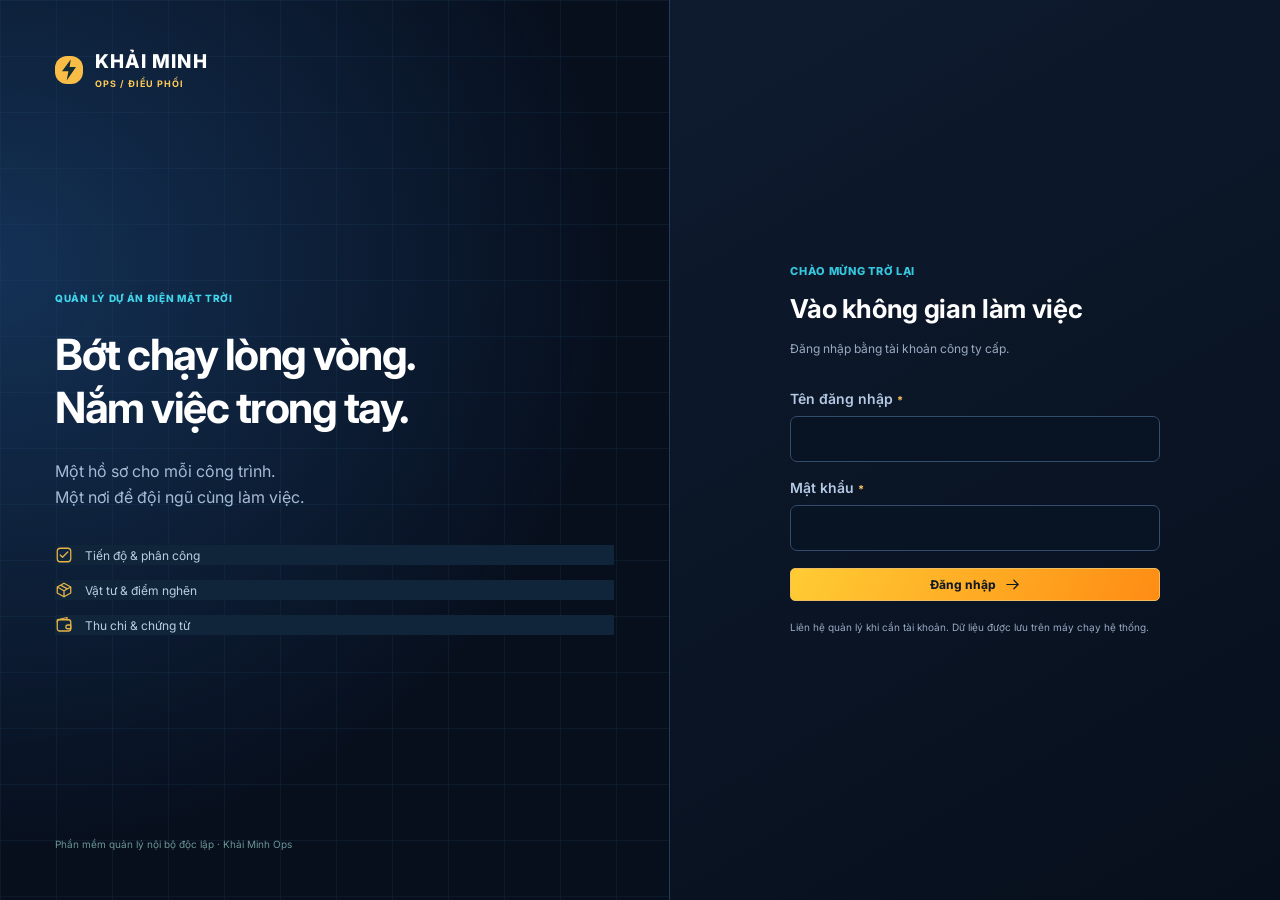
==== commit a47dce7c: "feat: compact project cockpit, Kanban, crew calendar and service workflows Replace the large dashboa" ====
--- a/index.html
+++ b/index.html
@@ -8,12 +8,14 @@
   <link rel="stylesheet" href="workflow.css?v=5">
   <link rel="stylesheet" href="https://fonts.googleapis.com/css2?family=Be+Vietnam+Pro:wght@400;500;600;700;800&amp;family=Inter:wght@400;500;600;700;800&amp;display=swap">
   <link rel="stylesheet" href="tech.css?v=6">
+  <link rel="stylesheet" href="cockpit.css?v=7">
   <script src="cache-cleanup.js?v=4" defer></script>
+  <script src="project-workflows.js?v=7" defer></script>
   <script src="workflow-store.js?v=4" defer></script>
-  <script src="browser-store.js?v=4" defer></script>
+  <script src="browser-store.js?v=7" defer></script>
   <script src="app.js?v=4" defer></script>
-  <script src="workflow-ui.js?v=4" defer></script>
-  <script src="tech-ui.js?v=6" defer></script>
+  <script src="workflow-ui.js?v=7" defer></script>
+  <script src="cockpit.js?v=7" defer></script>
 </head>
 <body>
   <div id="app"><div class="boot">Đang mở Khải Minh Ops…</div></div>
--- a/cockpit.css
+++ b/cockpit.css
@@ -0,0 +1,10 @@
+/* Dense operational workspace based on the user's fleet-board reference. */
+:root{--ink:#dbe3ec;--muted:#8594a8;--accent:#f2b84a;--paper:#0b0f15;--line:#26313d}
+body{background:#0b0f15;background-image:none;font-family:Inter,system-ui,"Segoe UI",Arial,sans-serif;font-size:13px}h1,h2,h3,.brand{font-family:inherit}.sidebar{padding:10px 16px 0;background:#10151df5;box-shadow:none;border-color:#26313d}.brand img{height:28px;width:28px;box-shadow:none}.sidebar .brand{font-size:14px}.brand strong{font-size:9px}.sidebar nav{gap:0}.nav-link{padding:9px 10px;font-size:12px}.nav-link.active{background:#202832;color:#f3c15d;border-bottom-color:#f3bd51}.nav-link:hover{background:#222c37}.account strong{font-size:12px}.account small{font-size:10px}.account button{padding:5px}.avatar{width:28px;height:28px}.topbar{max-width:none;padding:10px 16px}.search{width:280px;background:#121922;border-color:#273341;min-height:32px}.search input{font-size:12px}.breadcrumb{font-size:12px}.demo-banner{max-width:none;margin:0 16px;font-size:10px;padding:5px 10px;border-radius:5px;background:#111e25}.demo-banner strong{font-size:10px}#main{max-width:none;padding:16px}.app-footer{max-width:none;margin:0 16px;padding:15px 0}.cockpit-heading{display:flex;justify-content:space-between;align-items:center;gap:15px;margin-bottom:12px}.cockpit-heading h1{font-size:21px;letter-spacing:-.4px;margin:0}.cockpit-heading p{font-size:12px;color:#8493a6;margin:6px 0 0}.cockpit-actions{display:flex;gap:8px}.button{font-size:12px;min-height:32px;padding:7px 10px;border-radius:5px;background:#17202b;border-color:#303e4d;box-shadow:none}.button.primary{background:#e8a838;color:#10151c;border-color:#efbd61;box-shadow:none}.button.primary:hover{background:#f5bb52;box-shadow:none}.mini-btn{display:inline-flex;align-items:center;justify-content:center;min-height:26px;border:1px solid #303d4b;border-radius:4px;background:#121a24;color:#c9d6e6;padding:4px 7px;font:500 11px Inter,system-ui,sans-serif;text-decoration:none;cursor:pointer;line-height:1.3}.mini-btn:hover{background:#273644;color:#fff;border-color:#627488}.mini-btn.muted-control{color:#8a9bb1}.fleet-toolbar{display:flex;align-items:center;gap:8px;flex-wrap:wrap;margin-bottom:12px;padding:8px 10px;background:#10161f;border:1px solid #222e3b;border-radius:5px;font-size:11px;color:#9aa9bd}.compact-filter{display:flex;align-items:center;gap:6px;color:#8e9eb3;font-size:10px}.compact-filter select,.task-controls select{background:#111a25;color:#cbd7e7;border:1px solid #334354;border-radius:4px;padding:6px 7px;font-size:11px;max-width:180px}.fleet-summary{margin-left:auto;font-size:11px}.fleet-grid{display:grid;grid-template-columns:repeat(auto-fill,minmax(265px,1fr));gap:10px}.fleet-card{border:1px solid #283443;background:#151c26;border-radius:7px;padding:12px;box-shadow:inset 0 1px 0 #ffffff04;min-width:0}.fleet-card.needs-attention{border-color:#55492f}.fleet-top{display:flex;align-items:flex-start;justify-content:space-between;gap:8px;min-height:30px}.fleet-name{border:0;background:none;padding:0;text-align:left;color:#e6edf7;font-size:13px;line-height:1.4;font-weight:750;cursor:pointer}.fleet-name:hover{color:#ffc85c}.fleet-top .badge{font-size:9px;padding:3px 5px;white-space:nowrap}.fleet-tags{display:flex;gap:5px;margin-top:4px}.fleet-tags>span{padding:2px 5px;font-size:9px;background:#203344;color:#6abbdf;border-radius:3px}.fleet-location{font-size:10px;color:#7f8fa4;margin:6px 0 10px;line-height:1.4}.fleet-readings{margin:0;display:grid;gap:5px}.fleet-readings>div{display:flex;align-items:baseline;gap:8px;background:#0f151e;padding:5px 6px;border-radius:3px}.fleet-readings dt{font-size:10px;color:#7c8a9d;min-width:76px}.fleet-readings dd{font-size:10px;font-weight:650;color:#cfddeb;text-align:right;line-height:1.5;margin:0;margin-left:auto;overflow-wrap:anywhere}.fleet-readings>div:last-child dd{text-align:left;max-width:calc(100% - 82px)}.fleet-progress{height:4px;background:#080e15;border-radius:3px;margin:10px 0;overflow:hidden}.fleet-progress span{display:block;height:100%;background:#e6b84e;border-radius:3px}.fleet-counters,.fleet-money{display:flex;justify-content:space-between;gap:6px;font-size:9px;color:#8ea0b7;margin:8px 0;flex-wrap:wrap}.fleet-money{border-top:1px solid #25313d;padding-top:8px}.fleet-controls{display:flex;flex-wrap:wrap;gap:5px;margin-top:10px}.fleet-bottom{font-size:9px;color:#8998aa;border-top:1px solid #25313d;padding-top:8px;margin-top:10px;line-height:1.5;display:flex;gap:5px;align-items:center}.status-led{display:inline-block;flex:none;width:5px;height:5px;border-radius:50%;background:#5ac69b;box-shadow:none}.status-led.red{background:#e36671}.warning{color:#dfba62}.danger{color:#f08a97}.badge{font-size:10px;padding:3px 5px;border-radius:4px}.compact-section-head{margin:18px 0 9px}.compact-section-head h2{font-size:15px}.compact-charts{display:grid;grid-template-columns:1fr 1fr;gap:12px}.compact-panel{padding:14px;background:#111822;border:1px solid #273440;border-radius:6px}.compact-panel h2,.compact-panel h3{font-size:13px;color:#d7e3f1;margin:0 0 12px}.chart-row{display:grid;grid-template-columns:minmax(100px,1fr) 1fr 40px;gap:10px;align-items:center;color:#9babc0;background:none;border:0;width:100%;padding:7px 0;text-align:left;font-size:11px}.chart-row>span:first-child{overflow:hidden;text-overflow:ellipsis;white-space:nowrap}.chart-row b{text-align:right;color:#d9e8f4;font-size:11px}.bar-track{height:6px;background:#212c3a;border-radius:2px}.bar-track i{display:block;height:100%;background:#4eb6ce;border-radius:2px}.bar-track.amber i{background:#d9ae50}.chart-note{font-size:10px;color:#768ba8;margin-top:12px}.kanban{display:grid;grid-template-columns:repeat(4,minmax(230px,1fr));gap:10px;align-items:start;overflow:auto;padding-bottom:10px}.kanban-column{border:1px solid #283440;background:#10171f;border-radius:6px;min-height:250px}.kanban-column>header{display:flex;align-items:center;gap:7px;padding:11px;border-bottom:1px solid #26323f;position:sticky;top:0;background:#151e28}.kanban-column h2{font-size:12px;color:#cbd9ea;margin:0}.kanban-column header>b{margin-left:auto;font-size:11px;color:#8a9db5}.column-0 .status-led{background:#8897aa}.column-1 .status-led{background:#54bfdc}.column-2 .status-led{background:#e98084}.column-3 .status-led{background:#59c798}.kanban-column>div{padding:8px;display:grid;gap:8px}.task-card{background:#19212c;border:1px solid #303d4d;border-radius:5px;padding:11px}.task-card>small{font-size:9px;color:#748da9}.task-card h3{font-size:12px;color:#dfe8f5;margin:7px 0;line-height:1.6}.task-phase{font-size:9px;color:#c8ad6f;background:#322c22;padding:2px 5px;border-radius:3px}.task-meta{display:flex;gap:10px;justify-content:space-between;margin:12px 0;font-size:9px;color:#869ab4}.task-meta b{font-weight:500;white-space:nowrap}.task-card p{font-size:10px;color:#a4b2c5;line-height:1.5;max-height:90px;overflow:auto;white-space:pre-wrap}.task-controls{display:flex;gap:4px;flex-wrap:wrap}.task-controls .button{font-size:10px;min-height:25px;padding:4px 6px}.task-controls .button .icon{display:none}.column-empty{color:#647d9a;font-size:11px;padding:14px}.calendar-scroll{overflow:auto}.crew-calendar{min-width:950px;border:1px solid #2e3d4d;border-radius:5px;overflow:hidden}.calendar-row{display:grid;grid-template-columns:150px repeat(7,minmax(100px,1fr));background:#111a25}.calendar-row>strong{padding:12px 9px;font-size:11px;color:#9db2cc;border-right:1px solid #2a3948;border-bottom:1px solid #2a3948}.calendar-header{background:#192330}.calendar-header small{display:block;font-size:9px;margin-top:5px;color:#6d89a9}.calendar-cell{padding:5px;border-right:1px solid #273543;border-bottom:1px solid #273543;min-height:95px}.calendar-cell>button{display:block;background:#183142;border:1px solid #28526c;color:#a6d5ed;padding:8px 6px;font-size:10px;width:100%;text-align:left;border-radius:3px;cursor:pointer;margin-bottom:4px}.calendar-cell>button b{font-size:10px;display:block;line-height:1.5}.calendar-cell small{font-size:9px;display:block;color:#6eacc6;margin-top:4px}.calendar-cell .empty-slot{background:transparent;border:1px dashed #263a4f;color:#536e8b;height:72px;text-align:center;font-size:19px}.today-cell{background:#17304366!important}.deadline-strip{display:grid;grid-template-columns:repeat(auto-fill,minmax(230px,1fr));gap:9px}.deadline-strip button{background:#192431;color:#cbdced;border:1px solid #304154;border-radius:4px;padding:10px;text-align:left;cursor:pointer}.deadline-strip span,.deadline-strip small{display:block;font-size:10px;color:#7396b9;margin-bottom:7px}.deadline-strip b{display:block;font-size:12px;margin-bottom:8px}.drawing-grid{display:grid;grid-template-columns:repeat(auto-fill,minmax(255px,1fr));gap:10px}.drawing-card{background:#131d29;border:1px solid #2b3c4e;border-radius:6px;padding:14px}.drawing-symbol{display:flex;align-items:center;gap:10px;color:#6ab5d9;background:repeating-linear-gradient(0deg,transparent,transparent 19px,#25445b22 20px),repeating-linear-gradient(90deg,transparent,transparent 19px,#25445b22 20px),#0f1925;padding:17px;border:1px solid #24384c;border-radius:4px}.drawing-symbol .icon{width:27px;height:27px}.drawing-symbol span{font-size:12px;font-family:ui-monospace,monospace}.drawing-card h3{font-size:13px;color:#d7e5f5;margin:13px 0 6px}.drawing-card p{font-size:10px;color:#7d99b7}.drawing-card dl{display:grid;grid-template-columns:85px 1fr;gap:8px;font-size:10px;margin:15px 0}.drawing-card dt{color:#677f9b}.drawing-card dd{margin:0;color:#a6bbd3;overflow-wrap:anywhere}.project-type-line{display:flex;gap:8px;align-items:center;flex-wrap:wrap;margin:8px 0 12px;font-size:11px;color:#829cb9}.file-preview{width:min(1150px,96vw)!important}.preview-body{height:65vh;background:#0b131e;display:flex;align-items:center;justify-content:center;overflow:auto}.preview-body img{max-width:100%;max-height:100%;object-fit:contain}.preview-body iframe{height:100%;width:100%;border:0}.preview-body p{padding:20px;color:#a3bbd8}.panel{padding:15px;background:#131b26;border-color:#293849;border-radius:6px;box-shadow:none}.section-heading h2{font-size:15px}.section-heading p{font-size:11px}.stats{gap:9px}.stat{padding:12px;background:#141d29;border-color:#2d3b4c;border-radius:5px}.stat strong{font-size:20px}.stat-label{font-size:11px}.stat small{font-size:10px}.page-heading h1{font-size:22px}.page-heading p{font-size:12px}.page-heading{margin-bottom:14px}.detail-tabs{gap:0;margin:14px 0}.detail-tabs button{padding:9px 11px;font-size:11px}.detail-tabs button.active{background:#27303a;color:#eac16c;border-color:#eac16c}.quick-actions{padding:8px;margin:12px 0;background:#182534;border-color:#314458;gap:5px}.quick-actions>span{font-size:11px}.quick-actions .button{min-height:27px;font-size:10px;padding:5px 7px}table{font-size:11px}th{font-size:10px;padding:9px}td{padding:11px 9px}td strong{font-size:11px}td small{font-size:10px}.spacious{margin-top:15px}
+@media(min-width:1500px){.fleet-grid{grid-template-columns:repeat(5,minmax(0,1fr))}}@media(max-width:750px){#main{padding:12px}.sidebar{padding:8px 12px 0}.cockpit-heading{align-items:flex-start}.cockpit-heading h1{font-size:19px}.cockpit-heading p{font-size:11px;line-height:1.5}.fleet-summary{margin-left:0;width:100%}.compact-charts{grid-template-columns:1fr}.fleet-grid{grid-template-columns:repeat(auto-fill,minmax(250px,1fr))}.demo-banner{margin:0 12px}.fleet-toolbar{gap:6px}.fleet-counters,.fleet-money{font-size:10px}.fleet-readings dt,.fleet-readings dd{font-size:11px}.fleet-name{font-size:14px}.fleet-tags span{font-size:10px}.fleet-controls .mini-btn{min-height:30px;font-size:11px}.task-controls select{min-height:33px}.kanban{grid-template-columns:repeat(4,260px)}.drawing-grid{grid-template-columns:1fr}}
+
+.nav-link[data-page="tasks"],.nav-link[data-page="schedule"]{display:none}
+
+.fleet-readings{grid-template-columns:1fr}.fleet-readings dt{font-size:11px}.fleet-readings dd{font-size:11px}.fleet-grid{grid-template-columns:repeat(auto-fit,minmax(265px,1fr))}.fleet-readings>div:last-child dd{display:-webkit-box;-webkit-line-clamp:2;-webkit-box-orient:vertical;overflow:hidden;max-height:34px}.fleet-readings dd{word-break:normal}
+
+.equipment-note{color:var(--muted);font-size:12px;margin:0 0 12px;padding:10px;border:1px solid var(--line);border-radius:6px}
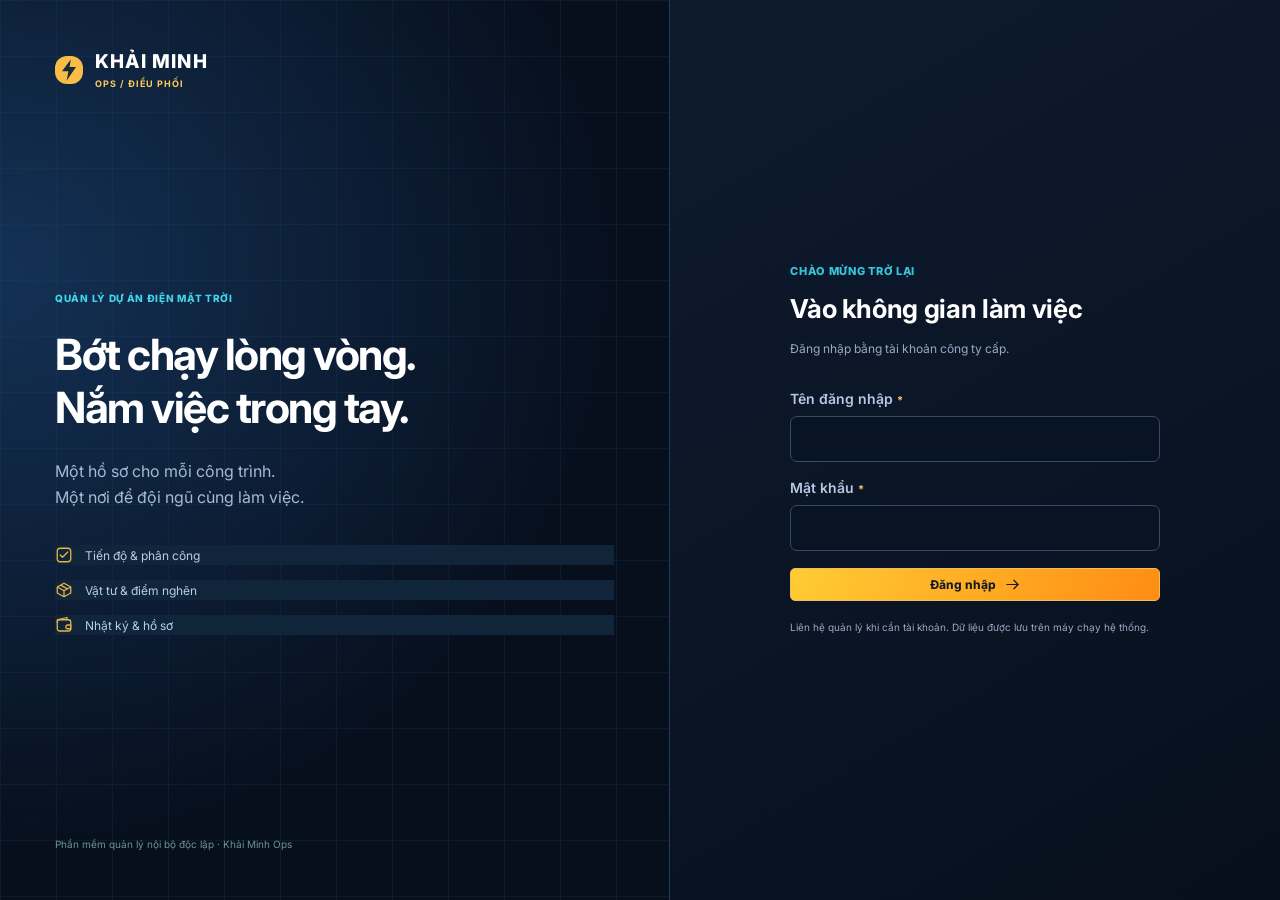
==== commit 9ae0358e: "feat: visual workflow diagrams and simpler task edits Remove income/debt interfaces, finance cards a" ====
--- a/index.html
+++ b/index.html
@@ -13,9 +13,11 @@
   <script src="project-workflows.js?v=7" defer></script>
   <script src="workflow-store.js?v=4" defer></script>
   <script src="browser-store.js?v=7" defer></script>
-  <script src="app.js?v=4" defer></script>
+  <script src="app.js?v=8" defer></script>
   <script src="workflow-ui.js?v=7" defer></script>
-  <script src="cockpit.js?v=7" defer></script>
+  <script src="cockpit.js?v=8" defer></script>
+  <link rel="stylesheet" href="visual-ops.css?v=8">
+  <script src="visual-ops.js?v=8" defer></script>
 </head>
 <body>
   <div id="app"><div class="boot">Đang mở Khải Minh Ops…</div></div>
--- a/visual-ops.css
+++ b/visual-ops.css
@@ -0,0 +1 @@
+.visual-intro{display:flex;justify-content:space-between;align-items:center;gap:20px;margin-bottom:20px;padding:22px;background:linear-gradient(120deg,#162c3b,#151d2a);border:1px solid #315067;border-radius:10px}.visual-intro span{font-size:10px;letter-spacing:2px;color:#65c6df}.visual-intro h1{font-size:26px;margin:7px 0}.visual-intro p{color:#9bacbf;font-size:12px;margin:0;line-height:1.6}.visual-charts{display:grid;grid-template-columns:1fr 1.3fr;gap:14px;margin:16px 0 22px}.visual-panel{padding:20px;border:1px solid #2b3d50;background:#121c29;border-radius:9px;margin-bottom:16px}.visual-panel h2{font-size:15px;margin:0 0 18px}.donut-layout{display:grid;grid-template-columns:160px 1fr;align-items:center;gap:20px}.donut-layout svg{width:160px}.donut-layout text{fill:#e2edf9;font-size:23px;font-weight:750}.donut-layout .donut-caption{font-size:9px;font-weight:400;fill:#90a4bc}.legend-row{display:flex;gap:9px;align-items:center;width:100%;border:0;background:none;color:#b2c4da;padding:9px;cursor:pointer;font-size:12px;text-align:left}.legend-row:hover{background:#21374a;border-radius:5px}.legend-row i{width:9px;height:9px;border-radius:50%}.legend-row b{margin-left:auto}.material-chart{max-height:218px;overflow:auto}.material-chart button{width:100%;display:grid;grid-template-columns:1.2fr 1fr 90px;gap:12px;align-items:center;background:none;border:0;color:#b4c8de;text-align:left;padding:9px 0;font-size:11px;cursor:pointer}.material-chart small{display:block;color:#728ca8;font-size:9px;margin-top:4px}.material-chart b{text-align:right;font-weight:500}.material-track{height:12px;background:#634452;border-radius:3px;overflow:hidden}.material-track i{display:block;height:100%;background:#4bc3c8}.process-map{display:flex;align-items:center;overflow:auto;padding:10px 0 18px;gap:8px}.process-node{flex:1;min-width:145px;border:1px solid #34516b;border-radius:8px;background:#182e40;color:#b9d5eb;padding:15px;text-align:left;cursor:pointer;position:relative}.process-node:hover{border-color:#72c9e4;background:#22415a}.process-node.blocked{border-color:#bd5e74;background:#3a2435}.process-node.complete{border-color:#4bae8d;background:#193c35}.node-number{color:#658bad;font-size:11px;display:block;margin-bottom:12px}.process-node strong{font-size:13px;display:block}.process-node small{display:block;font-size:11px;margin-top:8px;color:#9aadc5}.node-track{height:5px;background:#101b28;margin:12px 0;border-radius:3px;overflow:hidden}.node-track i{background:#5bd7b0;display:block;height:100%}.process-node em{font-size:10px;color:#adbdd1;font-style:normal}.process-arrow{color:#5b8fae;font-size:24px}.visual-task-list{display:grid;gap:9px}.visual-task-list article{display:flex;justify-content:space-between;align-items:center;gap:15px;padding:14px;border:1px solid #2e4154;background:#192738;border-radius:7px}.visual-task-list article>div:last-child{display:flex;gap:8px;align-items:center;flex-wrap:wrap;flex:none}.visual-task-list h3{font-size:13px;margin:7px 0}.visual-task-list small{font-size:10px;color:#6ba8ce}.visual-task-list p{font-size:11px;color:#98afc9;margin:5px 0;white-space:pre-wrap}.fleet-toolbar select{background:#172535;color:#c2d6ee;border:1px solid #395269;padding:8px;border-radius:5px;max-width:280px}.stats:has(.stat:nth-child(2):last-child){grid-template-columns:repeat(2,1fr)}label[hidden]{display:none!important}@media(max-width:800px){.visual-charts{grid-template-columns:1fr}.visual-intro{align-items:flex-start;flex-direction:column}.visual-task-list article{align-items:flex-start;flex-direction:column}.donut-layout{grid-template-columns:140px 1fr}.donut-layout svg{width:140px}.material-chart button{grid-template-columns:1fr 1fr 75px}.visual-panel{padding:15px}}
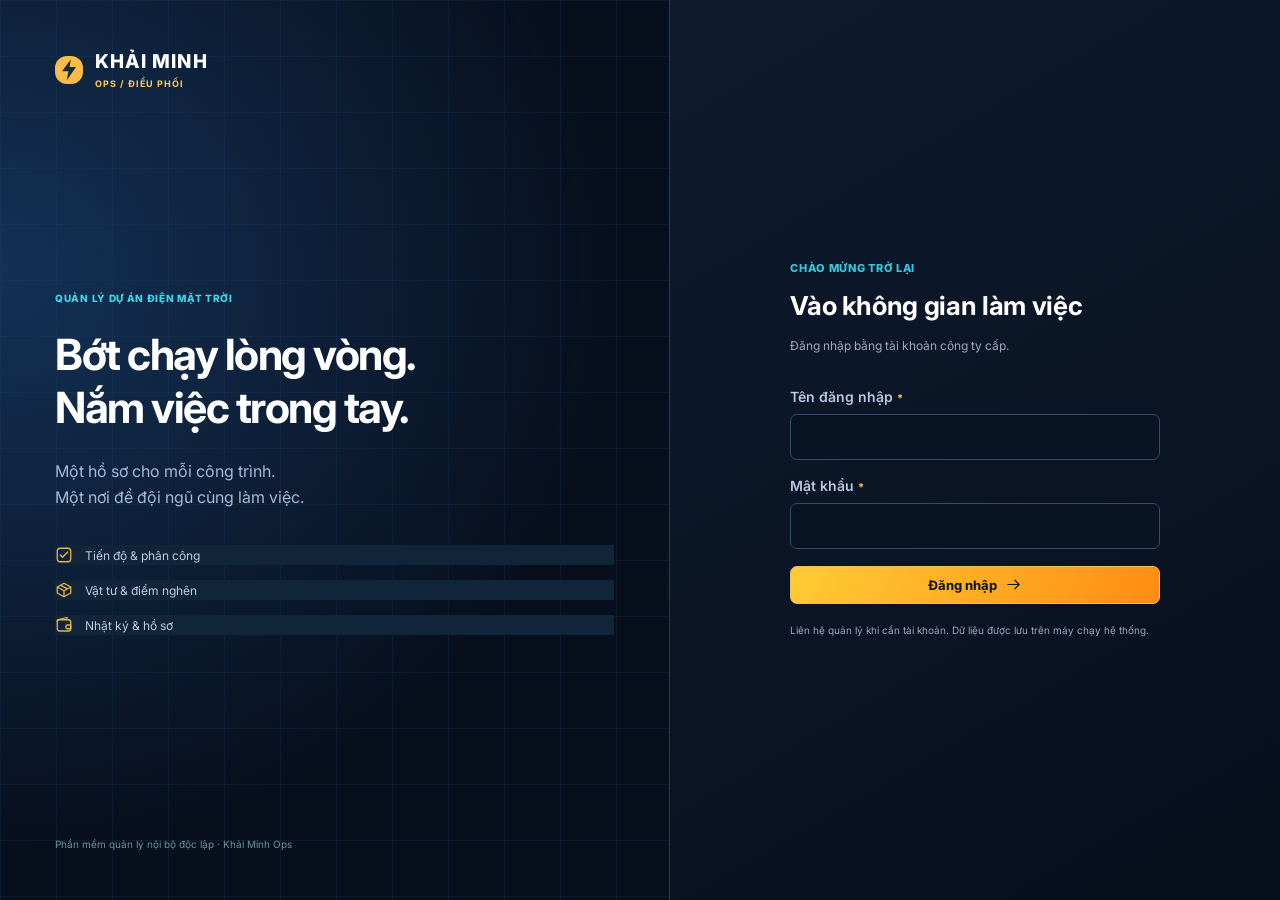
==== commit 8ecc8145: "feat: daily-first coordination with issue ownership and readiness Document 15 anticipated solar-proj" ====
--- a/index.html
+++ b/index.html
@@ -10,14 +10,17 @@
   <link rel="stylesheet" href="tech.css?v=6">
   <link rel="stylesheet" href="cockpit.css?v=7">
   <script src="cache-cleanup.js?v=4" defer></script>
-  <script src="project-workflows.js?v=7" defer></script>
+  <script src="project-workflows.js?v=9" defer></script>
+  <script src="focus-store.js?v=9" defer></script>
   <script src="workflow-store.js?v=4" defer></script>
-  <script src="browser-store.js?v=7" defer></script>
+  <script src="browser-store.js?v=9" defer></script>
   <script src="app.js?v=8" defer></script>
   <script src="workflow-ui.js?v=7" defer></script>
   <script src="cockpit.js?v=8" defer></script>
   <link rel="stylesheet" href="visual-ops.css?v=8">
   <script src="visual-ops.js?v=8" defer></script>
+  <link rel="stylesheet" href="focus.css?v=9">
+  <script src="focus-ui.js?v=9" defer></script>
 </head>
 <body>
   <div id="app"><div class="boot">Đang mở Khải Minh Ops…</div></div>
--- a/focus.css
+++ b/focus.css
@@ -0,0 +1,2 @@
+:root{--muted:#9caec2}.sidebar nav{display:flex;gap:5px!important;flex-wrap:nowrap!important;overflow:auto}.sidebar .nav-link{font-size:14px;padding:12px 16px;white-space:nowrap}.sidebar .nav-link[data-page="dashboard"]::before{content:none}.topbar{padding:13px 24px}#main{max-width:1320px;padding:26px 24px;margin:auto}.demo-banner{font-size:11px;margin:0 24px}.focus-heading{display:flex;justify-content:space-between;align-items:center;gap:18px;margin-bottom:22px}.focus-heading h1{font-size:25px;letter-spacing:-.5px;margin:0 0 8px}.focus-heading p{font-size:13px;color:#94a9c0;line-height:1.6;margin:0}.focus-heading>div:last-child{display:flex;gap:8px}.button{font-size:13px;min-height:38px;border-radius:7px;padding:9px 13px}.focus-metrics{display:grid;grid-template-columns:repeat(4,1fr);gap:12px;margin-bottom:22px}.focus-metrics button{display:flex;align-items:center;gap:14px;text-align:left;background:#152131;border:1px solid #2a3c51;border-radius:9px;padding:18px;color:#a8bbd2;cursor:pointer}.focus-metrics button:hover,.focus-metrics button.selected{border-color:#63bad5;background:#1b3244}.focus-metrics b{font-size:28px;color:#e7f2ff}.focus-metrics span{font-size:13px}.daily-layout{display:grid;grid-template-columns:minmax(0,2fr) minmax(270px,1fr);gap:20px;align-items:start}.focus-panel{background:#111c2a;border:1px solid #2a3a4e;border-radius:10px;padding:20px;margin-bottom:18px}.focus-section-title{display:flex;align-items:center;justify-content:space-between;gap:12px;margin-bottom:15px}.focus-section-title h2{font-size:16px;margin:0}.focus-section-title>span{color:#8da5bf;font-size:12px}.priority-list{display:grid;gap:2px}.priority-row{display:flex;align-items:center;gap:13px;padding:17px 0;border-top:1px solid #233347}.priority-row>div{flex:1;min-width:0}.priority-row h3{font-size:14px;line-height:1.5;margin:6px 0}.priority-row p{font-size:12px;color:#8ea5bf;margin:5px 0}.priority-row>.button{flex:none}.priority-marker{width:36px;height:36px;border-radius:8px;display:grid;place-items:center;background:#1e3449;color:#74b3dc;flex:none}.priority-marker.hot{background:#442b36;color:#f39caa}.reason-tag{font-size:10px;line-height:1.4;color:#89a8c8}.reason-tag.hot{color:#f49ba9}.daily-side .focus-section-title:not(:first-child){margin-top:28px}.focus-note{font-size:12px;color:#90a6bf;line-height:1.7}.schedule-mini{display:grid;gap:7px;width:100%;text-align:left;padding:14px;background:#192b3d;color:#d1e5f6;border:1px solid #304a62;border-radius:7px;margin-bottom:10px;cursor:pointer}.schedule-mini strong{font-size:13px}.schedule-mini span{font-size:12px;color:#93afcb}.schedule-mini small{font-size:11px;color:#71a9c4}.focus-report{background:#111d2b;border:1px solid #2c3e52;border-radius:9px;padding:18px 20px;margin:10px 0}.focus-report summary{font-size:15px;font-weight:600;cursor:pointer}.focus-report summary span{font-size:11px;color:#8299b4;font-weight:400;margin-left:20px}.report-grid{display:grid;grid-template-columns:1fr 1.4fr;gap:24px;padding-top:20px}.report-grid h3{font-size:14px}.focus-donut{display:grid;grid-template-columns:140px 1fr;gap:20px;align-items:center}.focus-donut svg{width:140px}.focus-donut text{font-size:23px;font-weight:700;fill:#e5f1ff}.focus-donut p{display:flex;align-items:center;gap:8px;color:#93aecb;font-size:12px}.focus-donut p i{width:8px;height:8px;border-radius:50%}.focus-donut p b{margin-left:auto}.report-bar{display:grid;grid-template-columns:1fr 1fr 45px;align-items:center;width:100%;gap:12px;padding:10px 0;border:0;background:none;color:#a7bed9;font-size:12px;text-align:left;cursor:pointer}.report-bar i{height:7px;background:#29394c;border-radius:4px;overflow:hidden}.report-bar em{display:block;height:100%;background:#5fbdd5}.report-bar b{text-align:right}.simple-project-grid{display:grid;grid-template-columns:repeat(auto-fit,minmax(350px,1fr));gap:16px}.simple-project{background:#142031;border:1px solid #2c4057;border-radius:10px;padding:20px}.simple-project-title{display:flex;gap:12px;align-items:center}.simple-project-title>div{flex:1}.simple-project-title h3{font-size:16px;line-height:1.5;margin:0}.simple-project-title p{font-size:12px;color:#8fa7c2;margin:7px 0}.project-mark{width:38px;height:38px;display:grid;place-items:center;border-radius:9px;background:#273c50;color:#edc16b}.simple-project-meta{display:flex;justify-content:space-between;gap:12px;font-size:11px;color:#8da7c2;margin:18px 0 10px}.simple-project-meta b{color:#c9ddef}.simple-progress{height:6px;background:#26354a;border-radius:4px;overflow:hidden}.simple-progress i{display:block;height:100%;background:#59bfcd}.simple-project-bottom{display:flex;gap:12px;align-items:center;justify-content:space-between;margin-top:18px}.simple-project-bottom span{font-size:11px;color:#849db9}.simple-project-bottom b{font-weight:500}.focus-filter{display:flex;align-items:center;gap:20px;margin-bottom:20px;color:#94aec9;font-size:13px}.focus-filter>span{margin-left:auto}.focus-filter select{background:#1c2c3d;border:1px solid #3b526d;border-radius:6px;color:#d2e4f9;padding:9px;font-size:13px}.check-inline{display:flex!important;align-items:center;gap:8px}.check-inline input{width:auto}.project-summary-line{display:flex;align-items:center;gap:18px;flex-wrap:wrap;font-size:12px;color:#95adca;margin-bottom:20px}.project-primary-actions{display:flex;gap:8px;flex-wrap:wrap}.simple-tabs{margin:22px 0 18px}.simple-tabs button{font-size:13px;padding:12px 18px}.issue-row{display:flex;justify-content:space-between;gap:20px;align-items:center;border-top:1px solid #28394e;padding:16px 0}.issue-row h3{font-size:14px;margin:8px 0}.issue-row p{color:#93abc5;font-size:12px;line-height:1.6;white-space:pre-wrap}.issue-row>div:last-child{display:flex;gap:10px;align-items:center}.readiness-list article{display:flex;gap:14px;align-items:center;padding:19px 0;border-top:1px solid #293d52}.readiness-list article>div{flex:1}.readiness-list h3{font-size:14px;margin:0 0 8px;line-height:1.6}.readiness-list p{font-size:12px;color:#8fa7c2;line-height:1.6;margin:5px 0}.readiness-list a{font-size:12px;color:#69c6df}.gate-mark{width:32px;height:32px;display:grid;place-items:center;background:#253348;border-radius:50%;color:#8da0b9;flex:none}.gate-mark.checked{background:#214e44;color:#89dfc3}.gate-question{font-size:15px;line-height:1.6;color:#dfecfb}.tools-grid{display:grid;grid-template-columns:1fr 1fr;gap:12px;padding:20px}.tool-item{display:flex;align-items:center;gap:12px;text-align:left;background:#1b2e43;border:1px solid #39536d;border-radius:8px;padding:19px;color:#bcd6ef;cursor:pointer}.tool-item:hover{background:#24445f}.tool-item strong{font-size:13px}.form-grid input,.form-grid select,.form-grid textarea{font-size:14px}.form-grid label>span,.form-grid legend{font-size:12px}table{font-size:12px}td strong{font-size:13px}td small{font-size:11px}.focus-panel td{padding:14px 9px}.focus-panel .row-actions{flex-wrap:wrap}.focus-panel .button.small{min-height:34px;font-size:11px}@media(max-width:850px){.daily-layout{grid-template-columns:1fr}.focus-metrics{grid-template-columns:repeat(2,1fr)}.report-grid{grid-template-columns:1fr}.focus-heading{align-items:flex-start}.focus-heading>div:last-child{flex-direction:column}.simple-project-grid{grid-template-columns:1fr}.focus-metrics button{padding:14px}.focus-metrics b{font-size:24px}}@media(max-width:550px){#main{padding:20px 12px}.topbar{padding:12px}.demo-banner{margin:0 12px}.focus-heading h1{font-size:22px}.focus-heading{flex-direction:column}.focus-heading>div:last-child{flex-direction:row;flex-wrap:wrap}.focus-panel{padding:15px}.priority-row{flex-wrap:wrap;gap:10px}.priority-row>.button{margin-left:46px}.simple-project-bottom,.issue-row{align-items:flex-start;flex-direction:column}.readiness-list article{flex-wrap:wrap}.readiness-list article>div{min-width:70%}.readiness-list article>.button{margin-left:46px}.focus-report summary span{display:block;margin:7px 0}.tools-grid{grid-template-columns:1fr}.focus-filter{flex-wrap:wrap}.sidebar .nav-link{padding:10px 12px;font-size:12px}.simple-project-title{flex-wrap:wrap}}
+.work-row{display:flex;align-items:center;justify-content:space-between;gap:15px;padding:15px 0;border-top:1px solid #293c50}.work-row h3{font-size:14px;margin:0 0 7px;line-height:1.5}.work-row p{font-size:12px;color:#8fa7c2;margin:4px 0}.work-row>div:last-child{display:flex;align-items:center;gap:10px;flex:none}.completed-work{margin:20px 0;color:#829db9;font-size:13px}.completed-work summary{cursor:pointer;padding:10px 0}@media(max-width:550px){.work-row{align-items:flex-start;flex-direction:column}}
